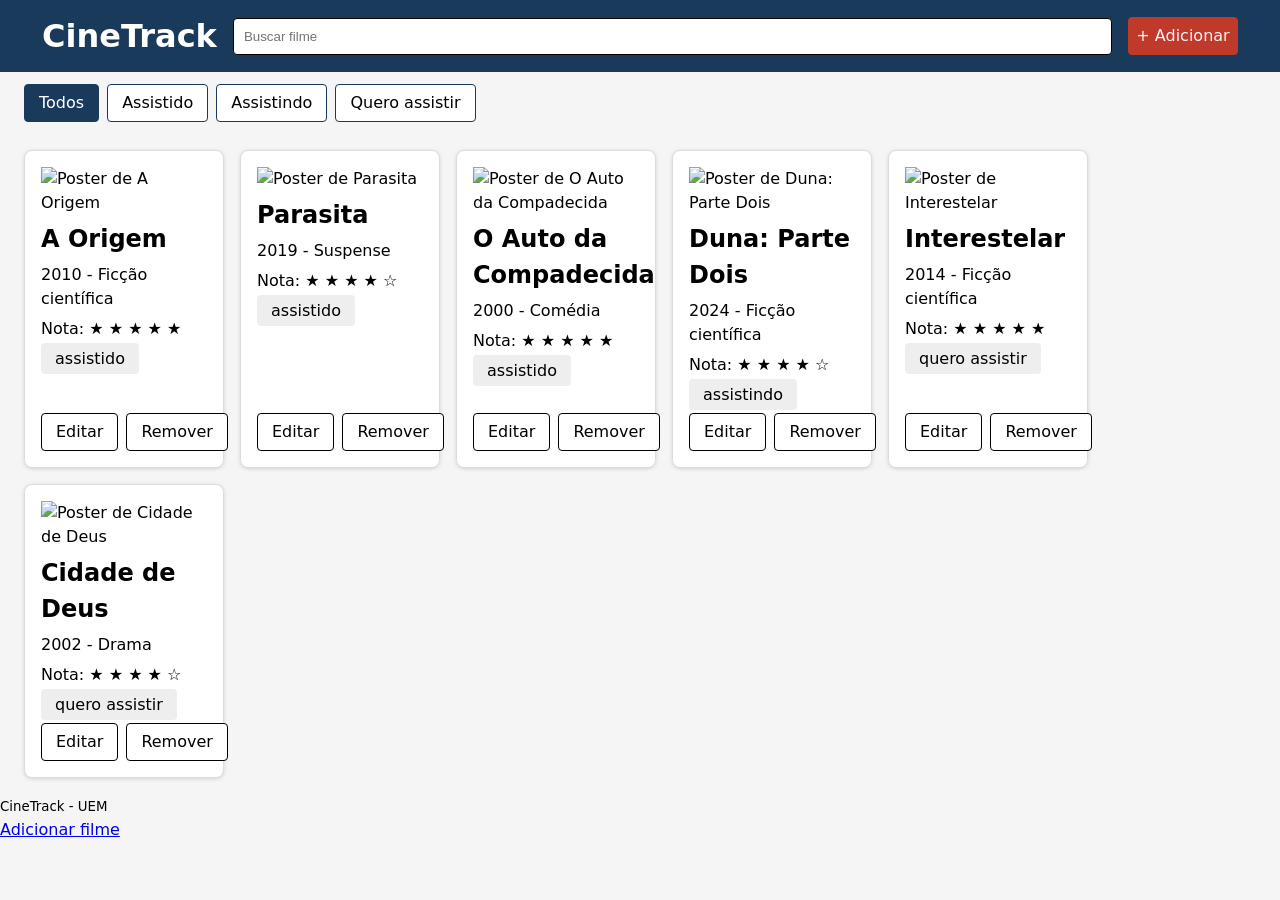
==== parte1/index.html @ b30ae4a4 "feat: layout em flexbox" ====
<!DOCTYPE html>
<html lang="pt-br">
    <head>
        <meta charset="UTF-8">
        <title>CineTrack</title>
        <link rel="stylesheet" href="style.css">
    </head>
    <body>
        <header>
            <h1>CineTrack</h1>
            <input type="search" aria-label="Buscar filme" placeholder="Buscar filme">
            <button>+ Adicionar</button>
        </header>
        <nav aria-label="Filtros de status">
            <button class="ativo">Todos</button>
            <button>Assistido</button>
            <button>Assistindo</button>
            <button>Quero assistir</button>
        </nav>
        <main>
            <section id="lista" aria-live="polite">
                <article class="card">
                    <img src="https://www.themoviedb.org/t/p/w600_and_h900_face/9e3Dz7aCANy5aRUQF745IlNloJ1.jpg" alt="Poster de A Origem" width="200">
                    <h2>A Origem</h2>
                    <p>2010 - Ficção científica</p>
                    <p>Nota: &starf; &starf; &starf; &starf; &starf;</p>
                    <p><span class="badge">assistido</span></p>
                    <div class="acoes">
                        <button>Editar</button>
                        <button>Remover</button>
                    </div>
                </article>
                <article class="card">
                    <img src="https://www.themoviedb.org/t/p/w600_and_h900_face/igw938inb6Fy0YVcwIyxQ7Lu5FO.jpg" alt="Poster de Parasita" width="200">
                    <h2>Parasita</h2>
                    <p>2019 - Suspense</p>
                    <p>Nota: &starf; &starf; &starf; &starf; &star;</p>
                    <p><span class="badge">assistido</span></p>
                    <div class="acoes">
                        <button>Editar</button>
                        <button>Remover</button>
                    </div>
                </article>
                <article class="card">
                    <img src="https://www.themoviedb.org/t/p/w600_and_h900_face/imcOp1kJsCsAFCoOtY5OnPrFbAf.jpg" alt="Poster de O Auto da Compadecida" width="200">
                    <h2>O Auto da Compadecida</h2>
                    <p>2000 - Comédia</p>
                    <p>Nota: &starf; &starf; &starf; &starf; &starf;</p>
                    <p><span class="badge">assistido</span></p>
                    <div class="acoes">
                        <button>Editar</button>
                        <button>Remover</button>
                    </div>
                </article>
                <article class="card">
                    <img src="https://www.themoviedb.org/t/p/w600_and_h900_face/8LJJjLjAzAwXS40S5mx79PJ2jSs.jpg" alt="Poster de Duna: Parte Dois" width="200">
                    <h2>Duna: Parte Dois</h2>
                    <p>2024 - Ficção científica</p>
                    <p>Nota: &starf; &starf; &starf; &starf; &star;</p>
                    <p><span class="badge">assistindo</span></p>
                    <div class="acoes">
                        <button>Editar</button>
                        <button>Remover</button>
                    </div>
                </article>
                <article class="card">
                    <img src="https://www.themoviedb.org/t/p/w600_and_h900_face/6ricSDD83BClJsFdGB6x7cM0MFQ.jpg" alt="Poster de Interestelar" width="200">
                    <h2>Interestelar</h2>
                    <p>2014 - Ficção científica</p>
                    <p>Nota: &starf; &starf; &starf; &starf; &starf;</p>
                    <p><span class="badge">quero assistir</span></p>
                    <div class="acoes">
                        <button>Editar</button>
                        <button>Remover</button>
                    </div>
                </article>
                <article class="card">
                    <img src="https://www.themoviedb.org/t/p/w600_and_h900_face/gfnXixcGC060QcG6JPxN6AMdVsq.jpg" alt="Poster de Cidade de Deus" width="200">
                    <h2>Cidade de Deus</h2>
                    <p>2002 - Drama</p>
                    <p>Nota: &starf; &starf; &starf; &starf; &star;</p>
                    <p><span class="badge">quero assistir</span></p>
                    <div class="acoes">
                        <button>Editar</button>
                        <button>Remover</button>
                    </div>
                </article>
            </section>
        </main>
        <footer>
            <small>CineTrack - UEM</small>
            <br>
            <a href="adicionar.html">Adicionar filme</a>
        </footer>
    </body>
</html>
---- parte1/style.css ----
/*
primária: #1a3a5c
acento: #c03a2b
neutro: #f5f5f5
*/

* { box-sizing: border-box; margin: 0; padding: 0; }
html { font-size: 16px; }
body { font-family: system-ui, sans-serif; color: black; background: #f5f5f5; line-height: 1.5; }
img { max-width: 100%; display: block; }
button { font: inherit; cursor: pointer; }

header {
    background: #1a3a5c;
    color: white;
    padding: 12px;
    display: flex;
    align-items: center;
    justify-content: space-between;
    gap: 16px;
    flex-wrap: wrap;
}
header h1 { margin-left: 30px; flex: 0 0 auto; }
header > h1 { font-size: 2rem; }
header input {
    padding: 10px;
    border: 1px solid;
    border-radius: 4px;
    flex: 1 1 240px;
}
header button {
    padding: 6px;
    border: 1px solid #c03a2b;
    border-radius: 4px;
    color: #f5f5f5;
    background: #c03a2b;
    margin-right: 30px;
    width: 110px;
}

nav {
    background: #f5f5f5;
    margin-top: auto;
    margin-left: auto;
    display: flex;
    gap: 8px;
    flex-wrap: wrap;
    padding: 12px 24px;
}
nav button {
    padding: 6px 14px;
    border: 1px solid #1A3A5C;
    background: white;
    border-radius: 4px;
}
nav button.ativo {
    background: #1A3A5C;
    color: white;
}

.card {
    padding: 16px;                 /* espaço interno */
    border: 1px solid #ddd;      /* borda */
    border-radius: 8px;            /* cantos */
    box-shadow: 0 1px 4px #0002; /* sombra */
    background: white;
    width: 200px;
    display: flex;
    flex-direction: column;
    gap: 6px;
}
.card .acoes {
    margin-top: auto;
    display: flex;
    gap: 8px;
}
.card .acoes button {
    padding: 6px 14px;
    border: 1px solid black;
    background: white;
    border-radius: 4px;
}
.card .badge {
    background: #eeeeee;
    padding: 6px 14px;
    border-radius: 4px;
}

#lista {
    display: flex;
    flex-wrap: wrap;
    gap: 16px;
    padding: 16px 24px;
}
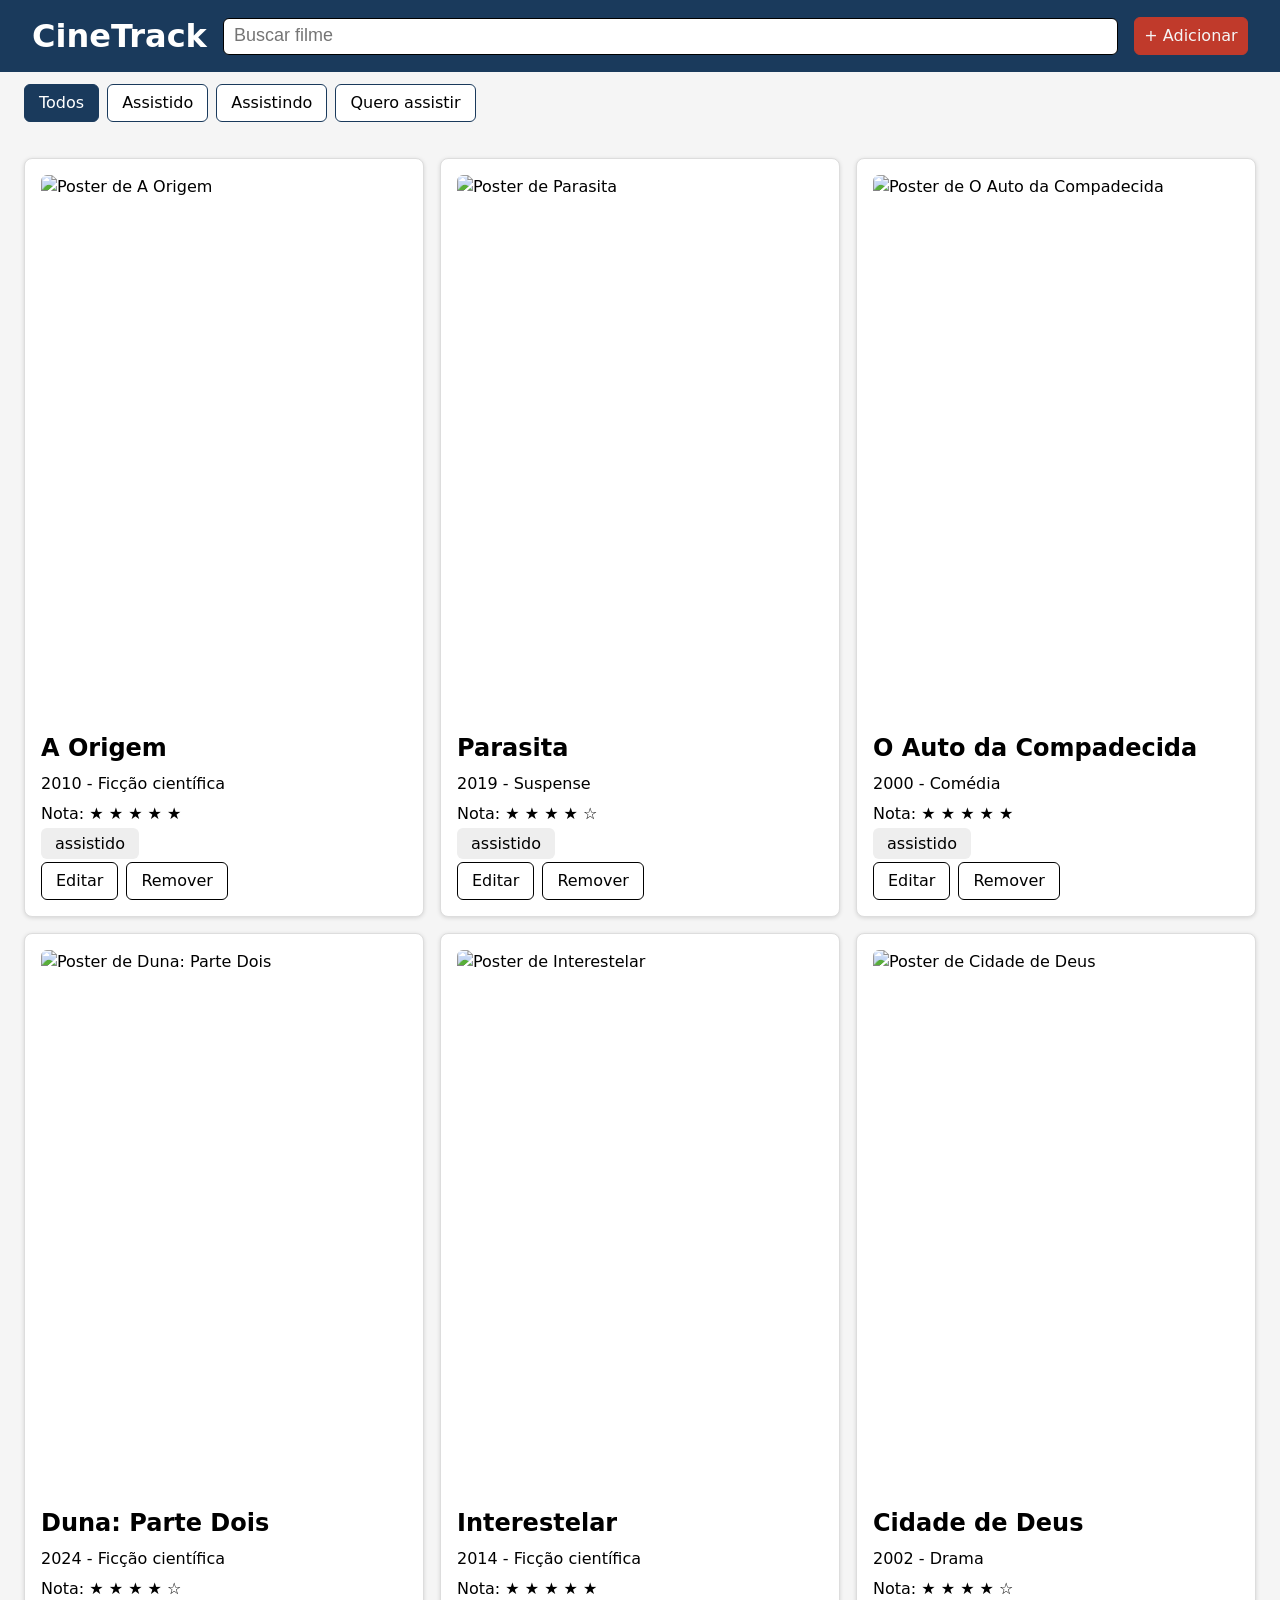
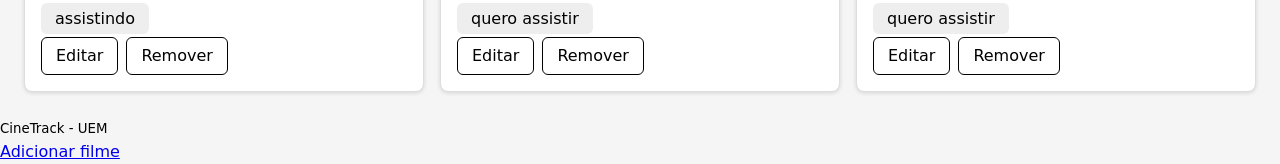
==== commit f4b45683: "feat: layout responsivo" ====
--- a/parte1/index.html
+++ b/parte1/index.html
@@ -9,7 +9,10 @@
         <header>
             <h1>CineTrack</h1>
             <input type="search" aria-label="Buscar filme" placeholder="Buscar filme">
-            <button>+ Adicionar</button>
+            <button>
+                <span class="mobile">+</span>
+                <span class="desktop">+ Adicionar</span>
+            </button>
         </header>
         <nav aria-label="Filtros de status">
             <button class="ativo">Todos</button>
--- a/parte1/style.css
+++ b/parte1/style.css
@@ -20,22 +20,28 @@
     gap: 16px;
     flex-wrap: wrap;
 }
-header h1 { margin-left: 30px; flex: 0 0 auto; }
+header h1 {
+    margin-left: 20px;
+    flex: 0 0 auto;
+}
 header > h1 { font-size: 2rem; }
 header input {
     padding: 10px;
     border: 1px solid;
-    border-radius: 4px;
+    border-radius: 6px;
     flex: 1 1 240px;
 }
+input::placeholder {
+  font-size: 18px;
+}
 header button {
+    display: flex;
     padding: 6px;
     border: 1px solid #c03a2b;
-    border-radius: 4px;
+    border-radius: 6px;
     color: #f5f5f5;
     background: #c03a2b;
-    margin-right: 30px;
-    width: 110px;
+    margin-right: 20px;
 }
 
 nav {
@@ -51,7 +57,7 @@
     padding: 6px 14px;
     border: 1px solid #1A3A5C;
     background: white;
-    border-radius: 4px;
+    border-radius: 6px;
 }
 nav button.ativo {
     background: #1A3A5C;
@@ -64,7 +70,6 @@
     border-radius: 8px;            /* cantos */
     box-shadow: 0 1px 4px #0002; /* sombra */
     background: white;
-    width: 200px;
     display: flex;
     flex-direction: column;
     gap: 6px;
@@ -78,17 +83,40 @@
     padding: 6px 14px;
     border: 1px solid black;
     background: white;
-    border-radius: 4px;
+    border-radius: 6px;
 }
 .card .badge {
     background: #eeeeee;
     padding: 6px 14px;
-    border-radius: 4px;
+    border-radius: 6px;
+}
+.card img {
+    width: 100%;
+    aspect-ratio: 2 / 3;
+    object-fit: cover;
+    border-radius: 6px;
 }
 
 #lista {
-    display: flex;
-    flex-wrap: wrap;
+    display: grid;
+    grid-template-columns: repeat(auto-fill, minmax(200px, 1fr));
     gap: 16px;
-    padding: 16px 24px;
-}+    padding: 24px;
+}
+#lista { grid-template-columns: 1fr; }
+
+.mobile { display: inline; width: 25px; }
+.desktop { display: none; width: 100px; }
+
+@media (min-width: 1024px) {
+    #lista {
+        grid-template-columns: 1fr 1fr 1fr;
+    }
+
+    .mobile { display: none; }
+    .desktop { display: inline; }
+}
+
+h1 {
+    font-size: clamp(1.5rem, 2.5vw + 1rem, 3rm);
+}
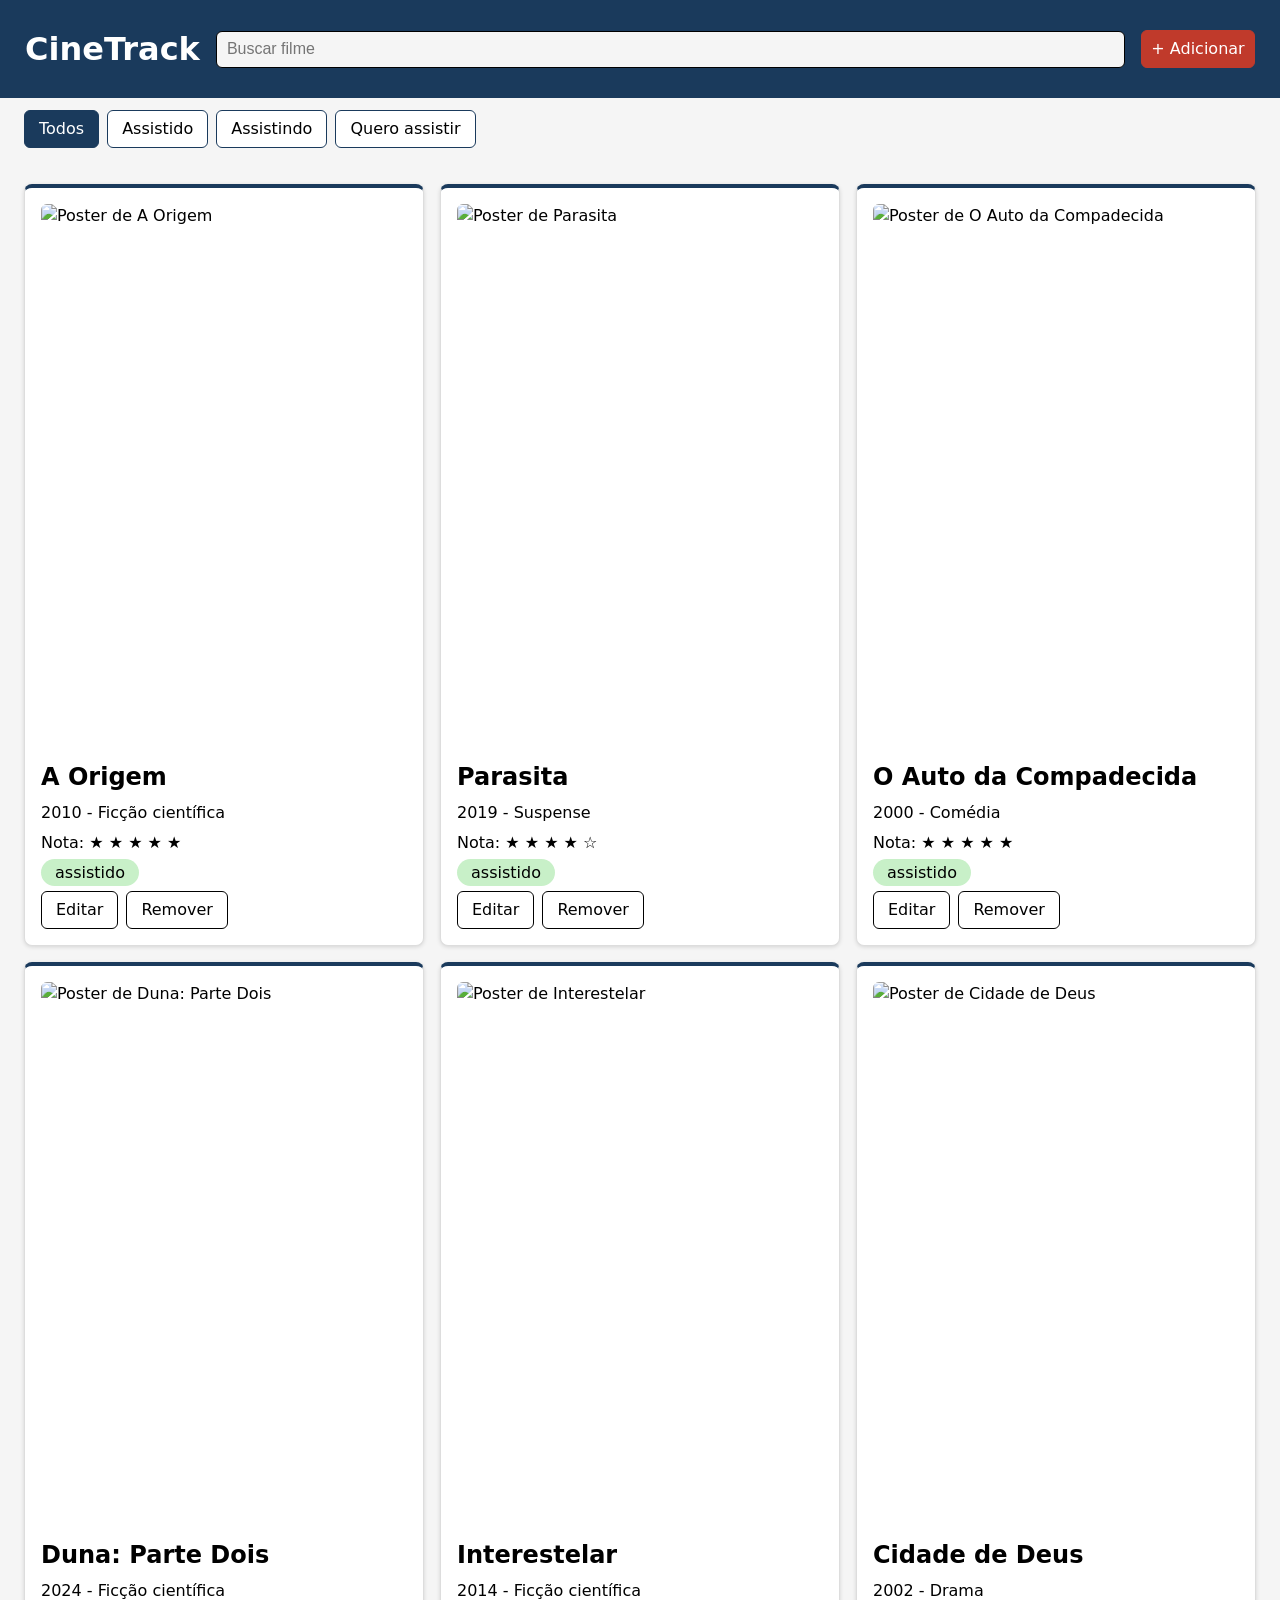
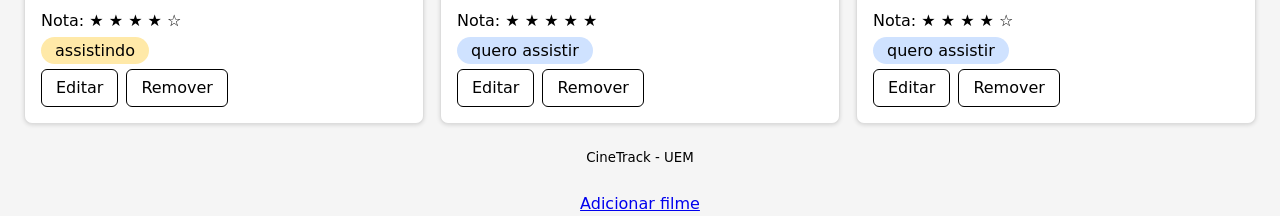
==== commit 02ee8ca5: "feat: estilo final parte 1" ====
--- a/parte1/index.html
+++ b/parte1/index.html
@@ -27,7 +27,7 @@
                     <h2>A Origem</h2>
                     <p>2010 - Ficção científica</p>
                     <p>Nota: &starf; &starf; &starf; &starf; &starf;</p>
-                    <p><span class="badge">assistido</span></p>
+                    <p><span class="badge assistido">assistido</span></p>
                     <div class="acoes">
                         <button>Editar</button>
                         <button>Remover</button>
@@ -38,7 +38,7 @@
                     <h2>Parasita</h2>
                     <p>2019 - Suspense</p>
                     <p>Nota: &starf; &starf; &starf; &starf; &star;</p>
-                    <p><span class="badge">assistido</span></p>
+                    <p><span class="badge assistido">assistido</span></p>
                     <div class="acoes">
                         <button>Editar</button>
                         <button>Remover</button>
@@ -49,7 +49,7 @@
                     <h2>O Auto da Compadecida</h2>
                     <p>2000 - Comédia</p>
                     <p>Nota: &starf; &starf; &starf; &starf; &starf;</p>
-                    <p><span class="badge">assistido</span></p>
+                    <p><span class="badge assistido">assistido</span></p>
                     <div class="acoes">
                         <button>Editar</button>
                         <button>Remover</button>
@@ -60,7 +60,7 @@
                     <h2>Duna: Parte Dois</h2>
                     <p>2024 - Ficção científica</p>
                     <p>Nota: &starf; &starf; &starf; &starf; &star;</p>
-                    <p><span class="badge">assistindo</span></p>
+                    <p><span class="badge assistindo">assistindo</span></p>
                     <div class="acoes">
                         <button>Editar</button>
                         <button>Remover</button>
@@ -71,7 +71,7 @@
                     <h2>Interestelar</h2>
                     <p>2014 - Ficção científica</p>
                     <p>Nota: &starf; &starf; &starf; &starf; &starf;</p>
-                    <p><span class="badge">quero assistir</span></p>
+                    <p><span class="badge quero">quero assistir</span></p>
                     <div class="acoes">
                         <button>Editar</button>
                         <button>Remover</button>
@@ -82,7 +82,7 @@
                     <h2>Cidade de Deus</h2>
                     <p>2002 - Drama</p>
                     <p>Nota: &starf; &starf; &starf; &starf; &star;</p>
-                    <p><span class="badge">quero assistir</span></p>
+                    <p><span class="badge quero">quero assistir</span></p>
                     <div class="acoes">
                         <button>Editar</button>
                         <button>Remover</button>
@@ -95,5 +95,54 @@
             <br>
             <a href="adicionar.html">Adicionar filme</a>
         </footer>
+        <div id="modal" hidden>
+            <div id="modal-conteudo">
+                <a href="index.html">← Voltar</a>
+                <h1>Adicionar filme</h1>
+                <form id="form-filme">
+                    <label for="titulo">Título</label>
+                    <br>
+                    <input id="titulo" name="titulo" type="text" required>
+                    <br>
+                    <br>
+                    <label for="ano">Ano</label>
+                    <br>
+                    <input id="ano" name="ano" type="number" min="1888" max="2030" step="1" required>
+                    <br>
+                    <br>
+                    <label for="genero">Gênero</label>
+                    <br>
+                    <input id="genero" name="genero" required>
+                    <br>
+                    <br>
+                    <label for="url">URL do pôster</label>
+                    <br>
+                    <input id="url" name="url" type="text">
+                    <br>
+                    <br>
+                    <label for="status">Status</label>
+                    <br>
+                    <select id="status" name="status" required>
+                        <option value="assistido">Assistido</option>
+                        <option value="assisindo">Assistindo</option>
+                        <option value="quero assistir">Quero assistir</option>
+                    </select>
+                    <br>
+                    <br>
+                    <label for="nota">Nota (1 a 5)</label>
+                    <br>
+                    <input id="nota" name="nota" type="number" min="1" max="5" step="1">
+                    <br>
+                    <br>
+                    <label for="comentario">Comentário</label>
+                    <br>
+                    <textarea id="comentario" name="comentario" rows="3" cols="50"></textarea>
+                    <br>
+                    <br>
+                    <button type="button">Cancelar</button>
+                    <button type="submit">Salvar</button>
+                </form>
+            </div>
+        </div>
     </body>
 </html>
--- a/parte1/style.css
+++ b/parte1/style.css
@@ -4,48 +4,72 @@
 neutro: #f5f5f5
 */
 
+:root {
+    --cor-primaria: #1a3a5c;
+    --cor-secundaria: #c03a2b;
+    --cor-fundo: #f5f5f5;
+    --cor-texto: black;
+    --cor-botao: white;
+    --cor-fundo-card: white;
+    --cor-borda-card: 1px solid #ddd;
+    --cor-badge-assistido: #c8f0c8;
+    --cor-badge-assistindo: #ffe9a8;
+    --cor-badge-quero: #cfe2ff;
+    --raio: 8px;
+    --espaco: 16px;
+}
+
+@media (prefers-color-scheme: dark) {
+    :root {
+        --cor-primaria: #2d4a6b;
+        --cor-fundo: #1a1a1a;
+        --cor-texto: lightgray;
+        --cor-botao: lightgray;
+        --cor-fundo-card: #2a2a2a;
+        --cor-borda-card: 1px solid #404040;
+        --cor-badge-assistido: #1d4d1d;
+        --cor-badge-assistindo: #c76e00;
+        --cor-badge-quero: darkblue;
+    }
+}
+
 * { box-sizing: border-box; margin: 0; padding: 0; }
 html { font-size: 16px; }
-body { font-family: system-ui, sans-serif; color: black; background: #f5f5f5; line-height: 1.5; }
+body { font-family: system-ui, sans-serif; color: var(--cor-texto); background: var(--cor-fundo); line-height: 1.5; }
 img { max-width: 100%; display: block; }
 button { font: inherit; cursor: pointer; }
 
 header {
-    background: #1a3a5c;
+    background: var(--cor-primaria);
     color: white;
-    padding: 12px;
+    padding: 25px;
     display: flex;
     align-items: center;
     justify-content: space-between;
     gap: 16px;
     flex-wrap: wrap;
 }
-header h1 {
-    margin-left: 20px;
-    flex: 0 0 auto;
-}
+header h1 { flex: 0 0 auto; }
 header > h1 { font-size: 2rem; }
 header input {
+    background: var(--cor-fundo);
+    color: var(--cor-texto);
     padding: 10px;
     border: 1px solid;
     border-radius: 6px;
     flex: 1 1 240px;
 }
-input::placeholder {
-  font-size: 18px;
-}
 header button {
     display: flex;
     padding: 6px;
-    border: 1px solid #c03a2b;
+    border: 1px solid var(--cor-secundaria);
     border-radius: 6px;
-    color: #f5f5f5;
-    background: #c03a2b;
-    margin-right: 20px;
+    color: white;
+    background: var(--cor-secundaria);
 }
 
 nav {
-    background: #f5f5f5;
+    background: var(--cor-fundo);
     margin-top: auto;
     margin-left: auto;
     display: flex;
@@ -55,41 +79,37 @@
 }
 nav button {
     padding: 6px 14px;
-    border: 1px solid #1A3A5C;
-    background: white;
+    border: 1px solid var(--cor-primaria);
+    background: var(--cor-botao);
     border-radius: 6px;
 }
 nav button.ativo {
-    background: #1A3A5C;
-    color: white;
+    background: var(--cor-primaria);
+    color: var(--cor-botao);
 }
 
 .card {
     padding: 16px;                 /* espaço interno */
-    border: 1px solid #ddd;      /* borda */
+    border: var(--cor-borda-card);      /* borda */
     border-radius: 8px;            /* cantos */
     box-shadow: 0 1px 4px #0002; /* sombra */
-    background: white;
+    background: var(--cor-fundo-card);
     display: flex;
     flex-direction: column;
     gap: 6px;
+    border-top: 4px solid var(--cor-primaria);
 }
-.card .acoes {
-    margin-top: auto;
-    display: flex;
-    gap: 8px;
-}
-.card .acoes button {
-    padding: 6px 14px;
-    border: 1px solid black;
-    background: white;
-    border-radius: 6px;
-}
+.card .acoes { margin-top: auto; display: flex; gap: 8px; }
+.card .acoes button { padding: 6px 14px; border: 1px solid black; background: var(--cor-botao); border-radius: 6px; }
 .card .badge {
     background: #eeeeee;
-    padding: 6px 14px;
-    border-radius: 6px;
+    color: var(--cor-texto);
+    padding: 4px 14px;
+    border-radius: 999px;
 }
+.card .badge.assistido { background: var(--cor-badge-assistido); }
+.card .badge.assistindo { background: var(--cor-badge-assistindo); }
+.card .badge.quero { background: var(--cor-badge-quero); }
 .card img {
     width: 100%;
     aspect-ratio: 2 / 3;
@@ -105,6 +125,13 @@
 }
 #lista { grid-template-columns: 1fr; }
 
+footer {
+    display: flex;
+    justify-content: center; /* centraliza na horizontal */
+    align-items: center;     /* centraliza na vertical */
+    flex-direction: column;  /* organiza os itens em coluna (se houver mais de um) */
+}
+
 .mobile { display: inline; width: 25px; }
 .desktop { display: none; width: 100px; }
 
@@ -117,6 +144,54 @@
     .desktop { display: inline; }
 }
 
-h1 {
-    font-size: clamp(1.5rem, 2.5vw + 1rem, 3rm);
+h1 { font-size: clamp(1.5rem, 2.5vw + 1rem, 3rm); }
+
+button:focus-visible {
+    outline: 3px solid #4a90e2;
+    outline-offset: 2px;
 }
+header button:hover {
+    background: var(--cor-botao);
+    border-color: var(--cor-secundaria);
+    color: var(--cor-secundaria);
+}
+nav button:hover {
+    background: var(--cor-primaria);
+    color: var(--cor-botao);
+}
+.card .acoes button:hover {
+    background: black;
+    color: var(--cor-botao);
+}
+
+input::placeholder {
+  font-size: 16px;
+}
+
+#modal {
+    position: fixed;
+    inset: 0;                      /* cobre a tela */ 
+    background: rgba(0,0,0,0.5); /* overlay */
+    display: flex;
+    align-items: center;
+    justify-content: center;
+    z-index: 50;
+}
+#modal[hidden] { display: none; }
+
+#modal-conteudo {
+    background: var(--cor-fundo);
+    padding: 24px;
+    border-radius: 6px;
+    width: 100%;
+    max-width: 420px;
+    max-height: 90vh;
+    overflow: auto;               /* rola se não couber */
+}
+
+@keyframes aparecer {
+    from { opacity: 0; transform: translateY(8px); }
+    to { opacity: 1; transform: translateY(0); }
+}
+
+#modal-conteudo { animation: aparecer 200ms ease; }
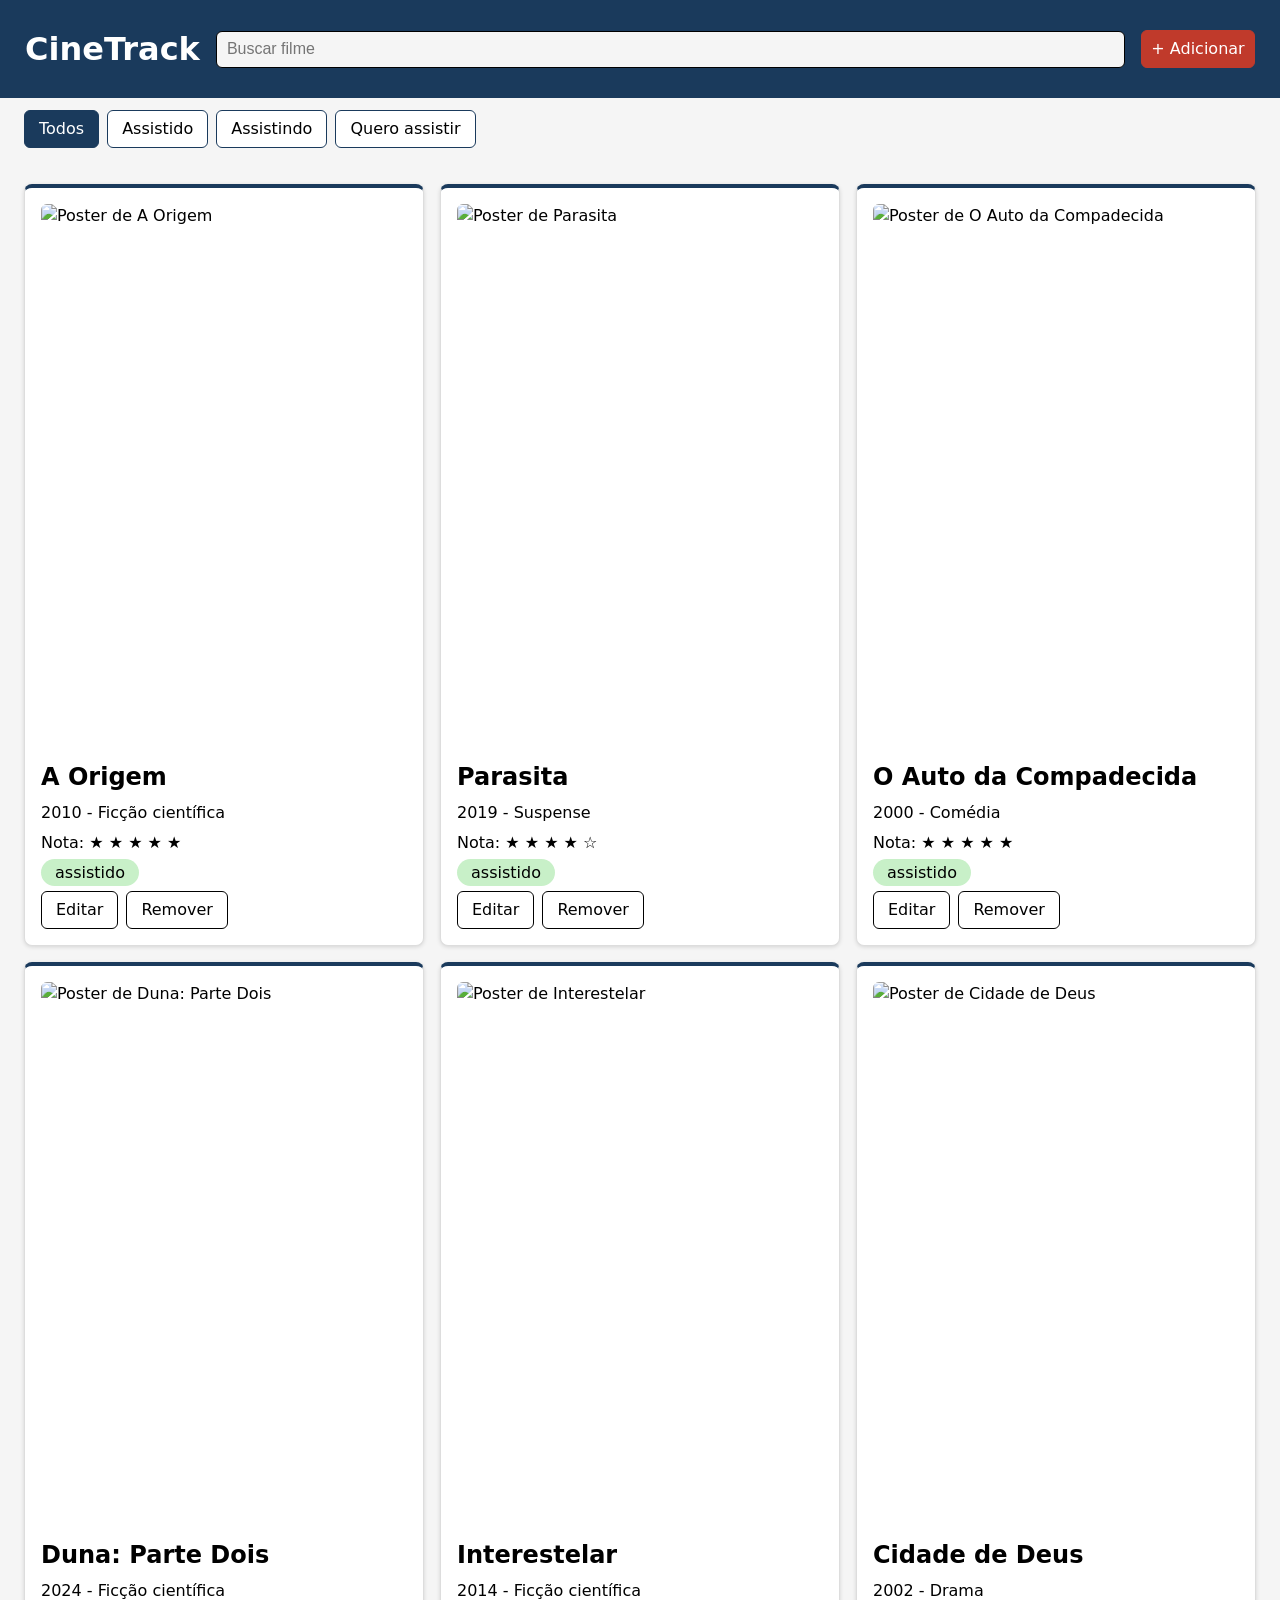
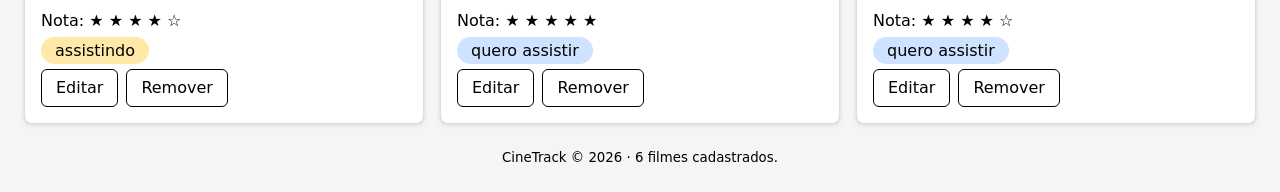
==== commit 42bfd74a: "feat: funcoes dos cards" ====
--- a/parte1/index.html
+++ b/parte1/index.html
@@ -26,7 +26,7 @@
                     <img src="https://www.themoviedb.org/t/p/w600_and_h900_face/9e3Dz7aCANy5aRUQF745IlNloJ1.jpg" alt="Poster de A Origem" width="200">
                     <h2>A Origem</h2>
                     <p>2010 - Ficção científica</p>
-                    <p>Nota: &starf; &starf; &starf; &starf; &starf;</p>
+                    <p>Nota: <span class="nota">&starf; &starf; &starf; &starf; &starf;</span></p>
                     <p><span class="badge assistido">assistido</span></p>
                     <div class="acoes">
                         <button>Editar</button>
@@ -91,9 +91,8 @@
             </section>
         </main>
         <footer>
-            <small>CineTrack - UEM</small>
+            <small id="copyright">CineTrack - UEM</small>
             <br>
-            <a href="adicionar.html">Adicionar filme</a>
         </footer>
         <div id="modal" hidden>
             <div id="modal-conteudo">
@@ -144,5 +143,6 @@
                 </form>
             </div>
         </div>
+        <script src="app.js"></script>
     </body>
 </html>
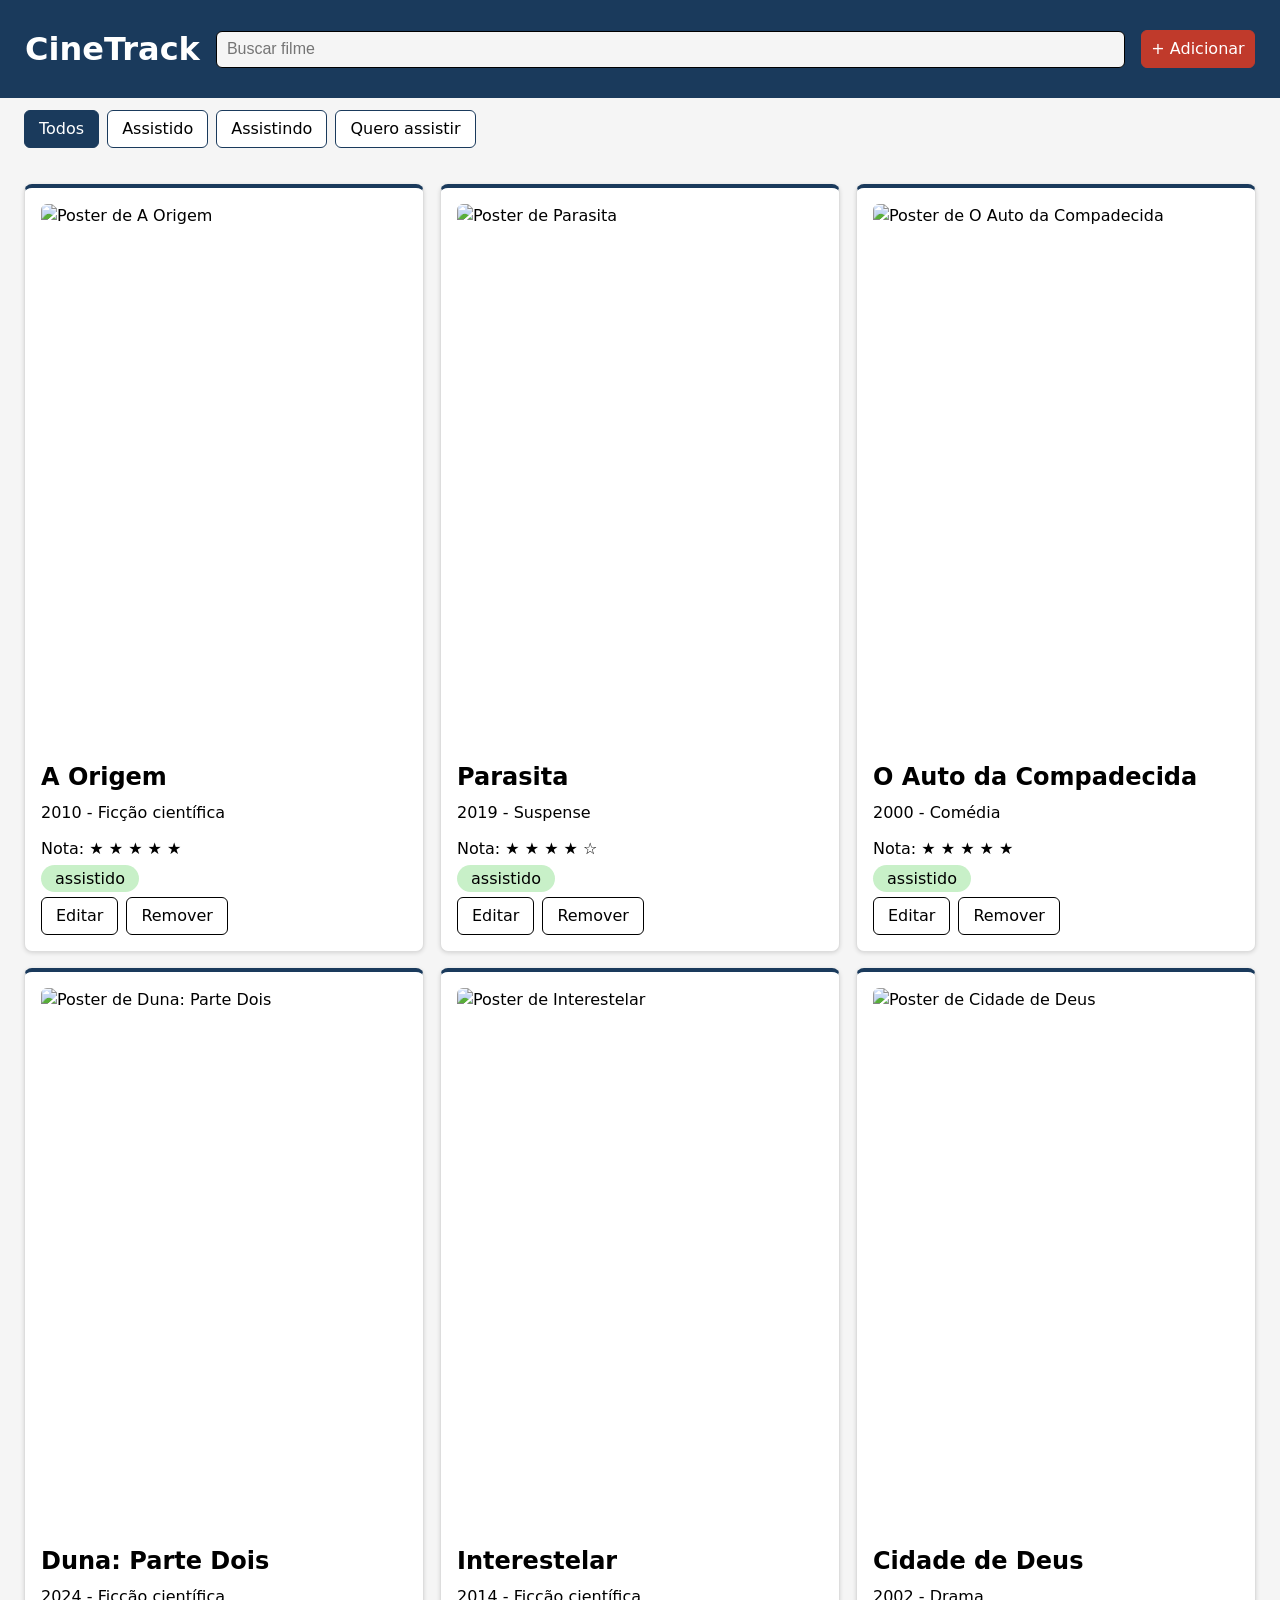
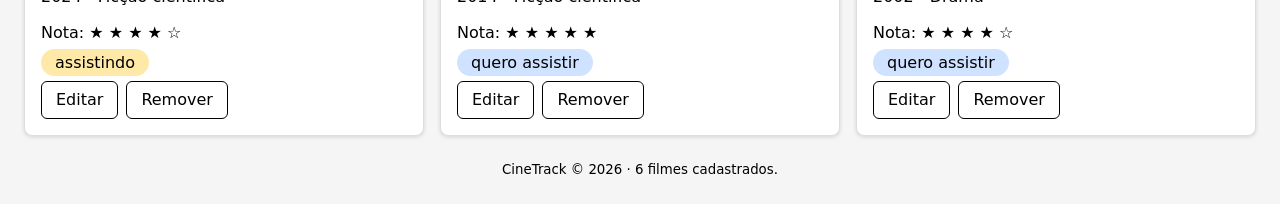
==== commit 85293ddf: "feat: render da lista" ====
--- a/parte1/index.html
+++ b/parte1/index.html
@@ -22,72 +22,6 @@
         </nav>
         <main>
             <section id="lista" aria-live="polite">
-                <article class="card">
-                    <img src="https://www.themoviedb.org/t/p/w600_and_h900_face/9e3Dz7aCANy5aRUQF745IlNloJ1.jpg" alt="Poster de A Origem" width="200">
-                    <h2>A Origem</h2>
-                    <p>2010 - Ficção científica</p>
-                    <p>Nota: <span class="nota">&starf; &starf; &starf; &starf; &starf;</span></p>
-                    <p><span class="badge assistido">assistido</span></p>
-                    <div class="acoes">
-                        <button>Editar</button>
-                        <button>Remover</button>
-                    </div>
-                </article>
-                <article class="card">
-                    <img src="https://www.themoviedb.org/t/p/w600_and_h900_face/igw938inb6Fy0YVcwIyxQ7Lu5FO.jpg" alt="Poster de Parasita" width="200">
-                    <h2>Parasita</h2>
-                    <p>2019 - Suspense</p>
-                    <p>Nota: &starf; &starf; &starf; &starf; &star;</p>
-                    <p><span class="badge assistido">assistido</span></p>
-                    <div class="acoes">
-                        <button>Editar</button>
-                        <button>Remover</button>
-                    </div>
-                </article>
-                <article class="card">
-                    <img src="https://www.themoviedb.org/t/p/w600_and_h900_face/imcOp1kJsCsAFCoOtY5OnPrFbAf.jpg" alt="Poster de O Auto da Compadecida" width="200">
-                    <h2>O Auto da Compadecida</h2>
-                    <p>2000 - Comédia</p>
-                    <p>Nota: &starf; &starf; &starf; &starf; &starf;</p>
-                    <p><span class="badge assistido">assistido</span></p>
-                    <div class="acoes">
-                        <button>Editar</button>
-                        <button>Remover</button>
-                    </div>
-                </article>
-                <article class="card">
-                    <img src="https://www.themoviedb.org/t/p/w600_and_h900_face/8LJJjLjAzAwXS40S5mx79PJ2jSs.jpg" alt="Poster de Duna: Parte Dois" width="200">
-                    <h2>Duna: Parte Dois</h2>
-                    <p>2024 - Ficção científica</p>
-                    <p>Nota: &starf; &starf; &starf; &starf; &star;</p>
-                    <p><span class="badge assistindo">assistindo</span></p>
-                    <div class="acoes">
-                        <button>Editar</button>
-                        <button>Remover</button>
-                    </div>
-                </article>
-                <article class="card">
-                    <img src="https://www.themoviedb.org/t/p/w600_and_h900_face/6ricSDD83BClJsFdGB6x7cM0MFQ.jpg" alt="Poster de Interestelar" width="200">
-                    <h2>Interestelar</h2>
-                    <p>2014 - Ficção científica</p>
-                    <p>Nota: &starf; &starf; &starf; &starf; &starf;</p>
-                    <p><span class="badge quero">quero assistir</span></p>
-                    <div class="acoes">
-                        <button>Editar</button>
-                        <button>Remover</button>
-                    </div>
-                </article>
-                <article class="card">
-                    <img src="https://www.themoviedb.org/t/p/w600_and_h900_face/gfnXixcGC060QcG6JPxN6AMdVsq.jpg" alt="Poster de Cidade de Deus" width="200">
-                    <h2>Cidade de Deus</h2>
-                    <p>2002 - Drama</p>
-                    <p>Nota: &starf; &starf; &starf; &starf; &star;</p>
-                    <p><span class="badge quero">quero assistir</span></p>
-                    <div class="acoes">
-                        <button>Editar</button>
-                        <button>Remover</button>
-                    </div>
-                </article>
             </section>
         </main>
         <footer>
--- a/parte1/style.css
+++ b/parte1/style.css
@@ -151,9 +151,9 @@
     outline-offset: 2px;
 }
 header button:hover {
-    background: var(--cor-botao);
-    border-color: var(--cor-secundaria);
-    color: var(--cor-secundaria);
+    background: darkred;
+    border-color: darkred;
+    color: white;
 }
 nav button:hover {
     background: var(--cor-primaria);
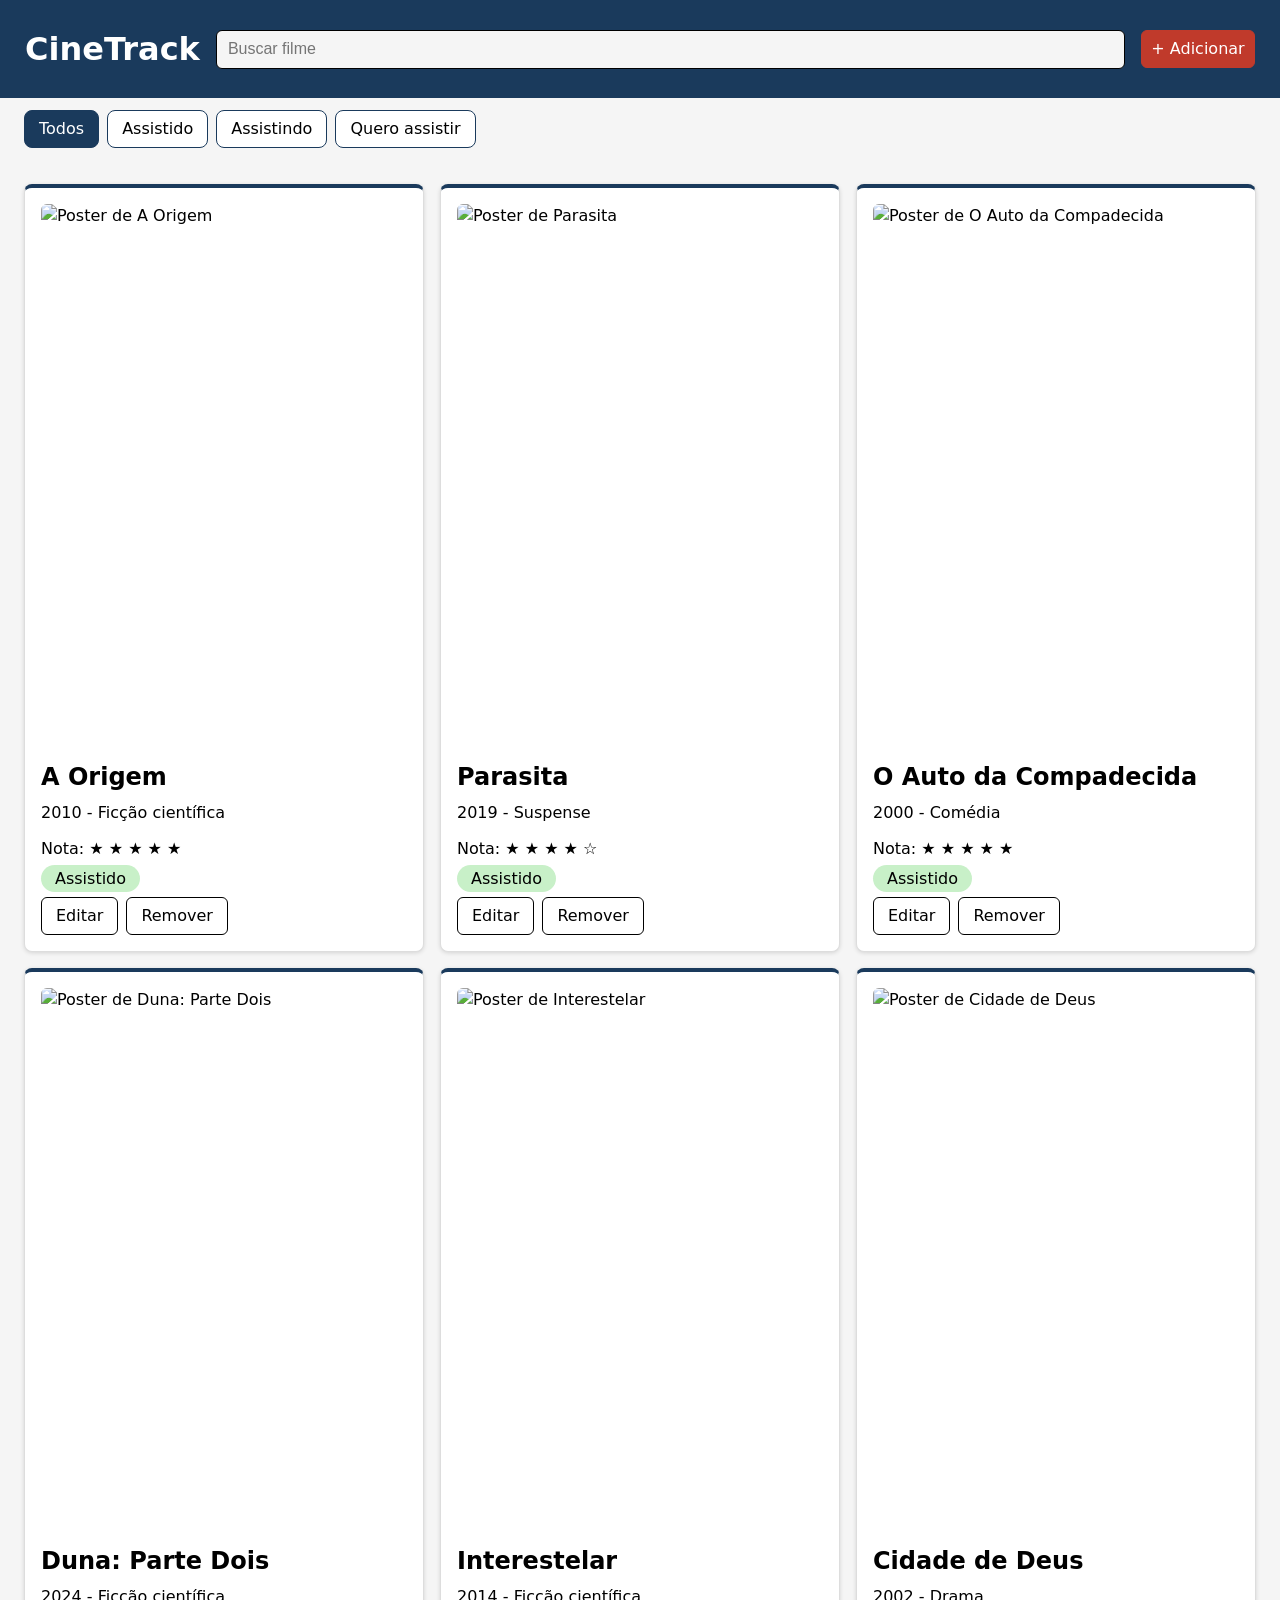
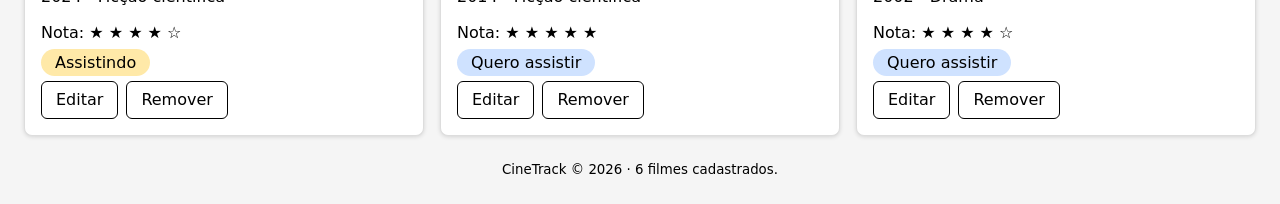
==== commit 0205c31a: "feat: filtros e acoes" ====
--- a/parte1/index.html
+++ b/parte1/index.html
@@ -15,10 +15,10 @@
             </button>
         </header>
         <nav aria-label="Filtros de status">
-            <button class="ativo">Todos</button>
-            <button>Assistido</button>
-            <button>Assistindo</button>
-            <button>Quero assistir</button>
+            <button class="ativo" data-status="todos">Todos</button>
+            <button data-status="assistido">Assistido</button>
+            <button data-status="assistindo">Assistindo</button>
+            <button data-status="quero">Quero assistir</button>
         </nav>
         <main>
             <section id="lista" aria-live="polite">
--- a/parte1/style.css
+++ b/parte1/style.css
@@ -54,7 +54,7 @@
 header input {
     background: var(--cor-fundo);
     color: var(--cor-texto);
-    padding: 10px;
+    padding: 11px;
     border: 1px solid;
     border-radius: 6px;
     flex: 1 1 240px;
@@ -81,7 +81,7 @@
     padding: 6px 14px;
     border: 1px solid var(--cor-primaria);
     background: var(--cor-botao);
-    border-radius: 6px;
+    border-radius: 8px;
 }
 nav button.ativo {
     background: var(--cor-primaria);
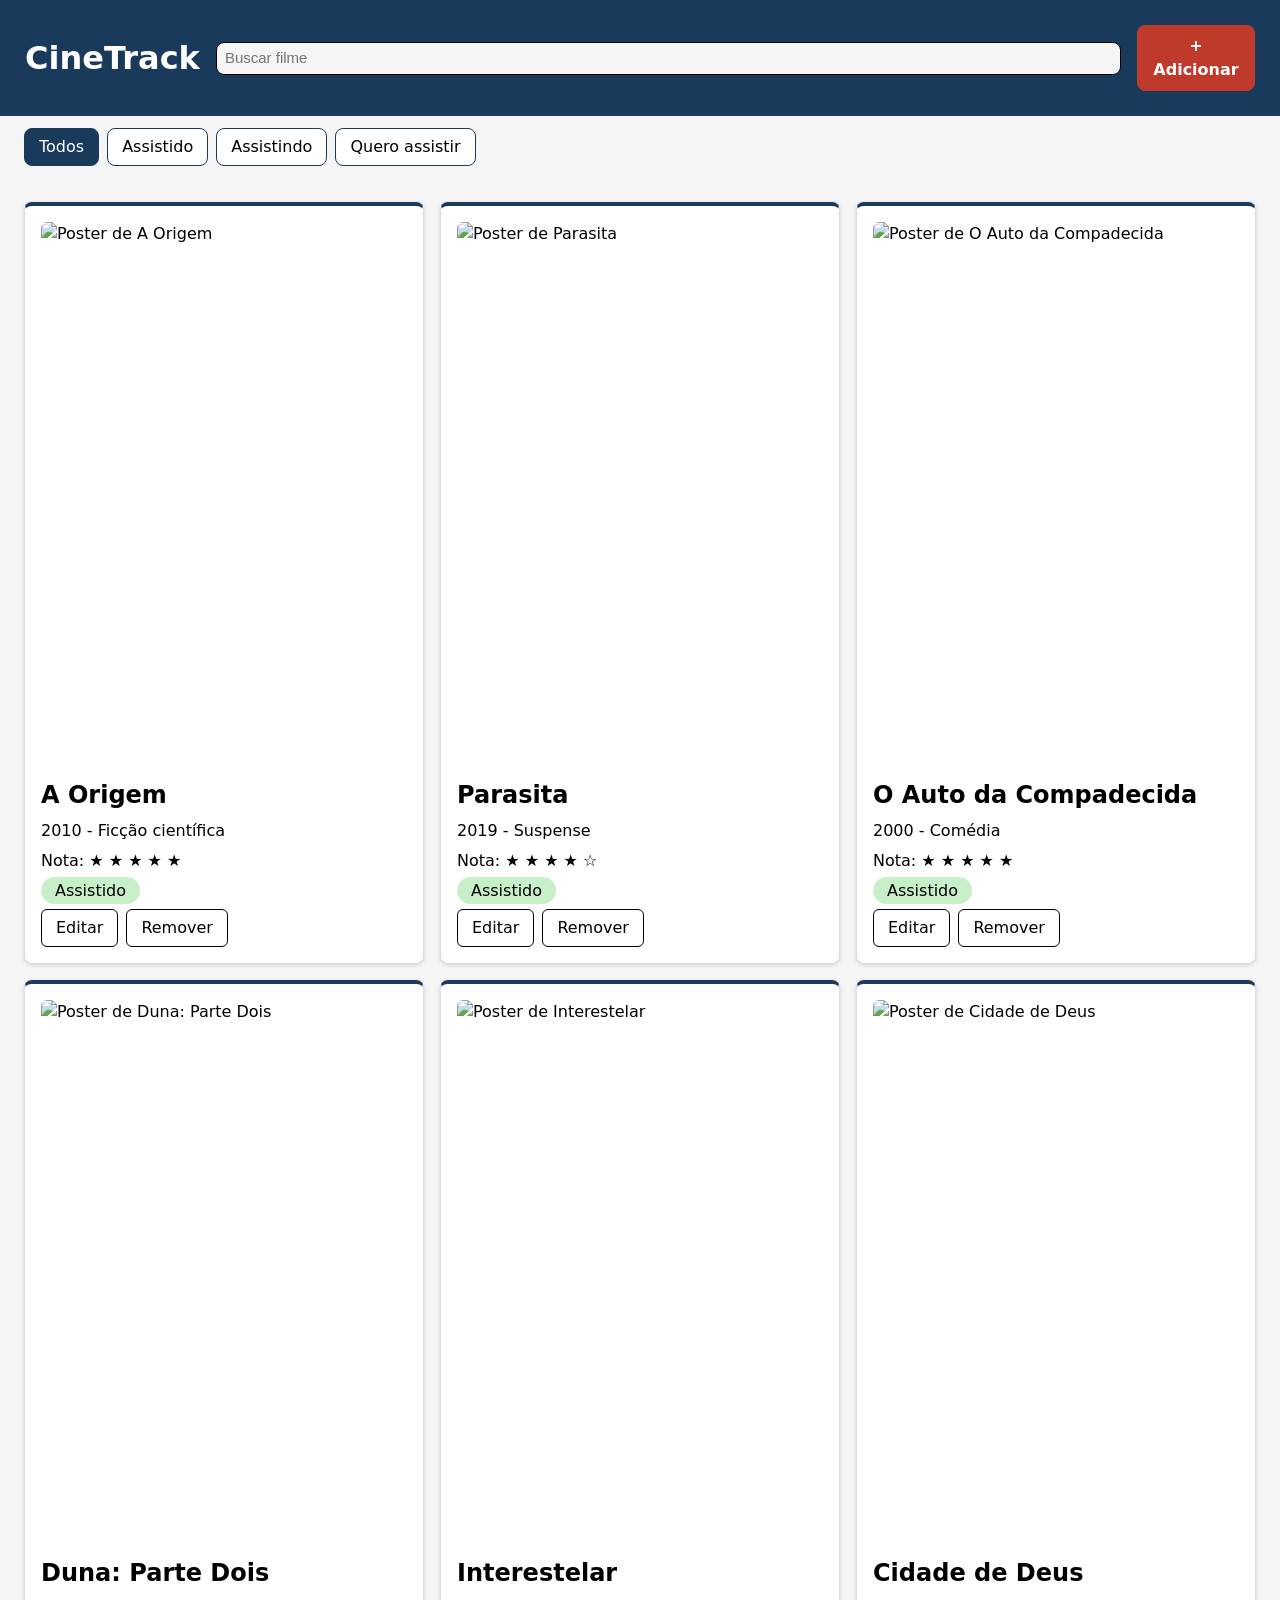
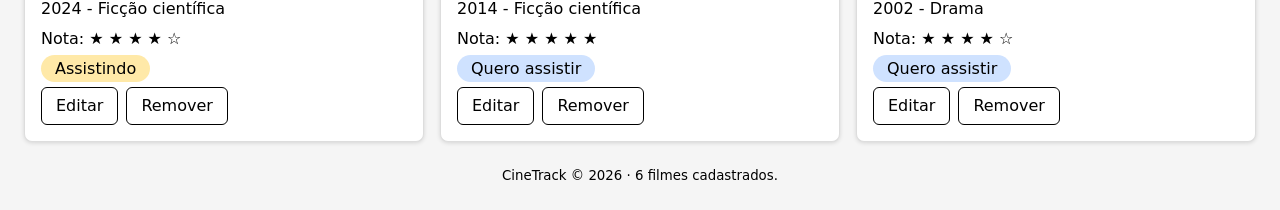
==== commit 2980dbe2: "feat: adicionar e editar filme" ====
--- a/parte1/index.html
+++ b/parte1/index.html
@@ -11,7 +11,7 @@
             <input type="search" aria-label="Buscar filme" placeholder="Buscar filme">
             <button>
                 <span class="mobile">+</span>
-                <span class="desktop">+ Adicionar</span>
+                <span class="desktop"><strong>+ Adicionar</strong></span>
             </button>
         </header>
         <nav aria-label="Filtros de status">
@@ -30,9 +30,8 @@
         </footer>
         <div id="modal" hidden>
             <div id="modal-conteudo">
-                <a href="index.html">← Voltar</a>
                 <h1>Adicionar filme</h1>
-                <form id="form-filme">
+                <form id="form-filme" novalidate>
                     <label for="titulo">Título</label>
                     <br>
                     <input id="titulo" name="titulo" type="text" required>
@@ -57,8 +56,8 @@
                     <br>
                     <select id="status" name="status" required>
                         <option value="assistido">Assistido</option>
-                        <option value="assisindo">Assistindo</option>
-                        <option value="quero assistir">Quero assistir</option>
+                        <option value="assistindo">Assistindo</option>
+                        <option value="quero">Quero assistir</option>
                     </select>
                     <br>
                     <br>
@@ -72,7 +71,7 @@
                     <textarea id="comentario" name="comentario" rows="3" cols="50"></textarea>
                     <br>
                     <br>
-                    <button type="button">Cancelar</button>
+                    <button id="cancelar" type="button">Cancelar</button>
                     <button type="submit">Salvar</button>
                 </form>
             </div>
--- a/parte1/style.css
+++ b/parte1/style.css
@@ -54,16 +54,16 @@
 header input {
     background: var(--cor-fundo);
     color: var(--cor-texto);
-    padding: 11px;
+    padding: 8px;
     border: 1px solid;
-    border-radius: 6px;
+    border-radius: 8px;
     flex: 1 1 240px;
 }
 header button {
     display: flex;
-    padding: 6px;
+    padding: 8px;
     border: 1px solid var(--cor-secundaria);
-    border-radius: 6px;
+    border-radius: 8px;
     color: white;
     background: var(--cor-secundaria);
 }
@@ -165,7 +165,7 @@
 }
 
 input::placeholder {
-  font-size: 16px;
+  font-size: 15px;
 }
 
 #modal {
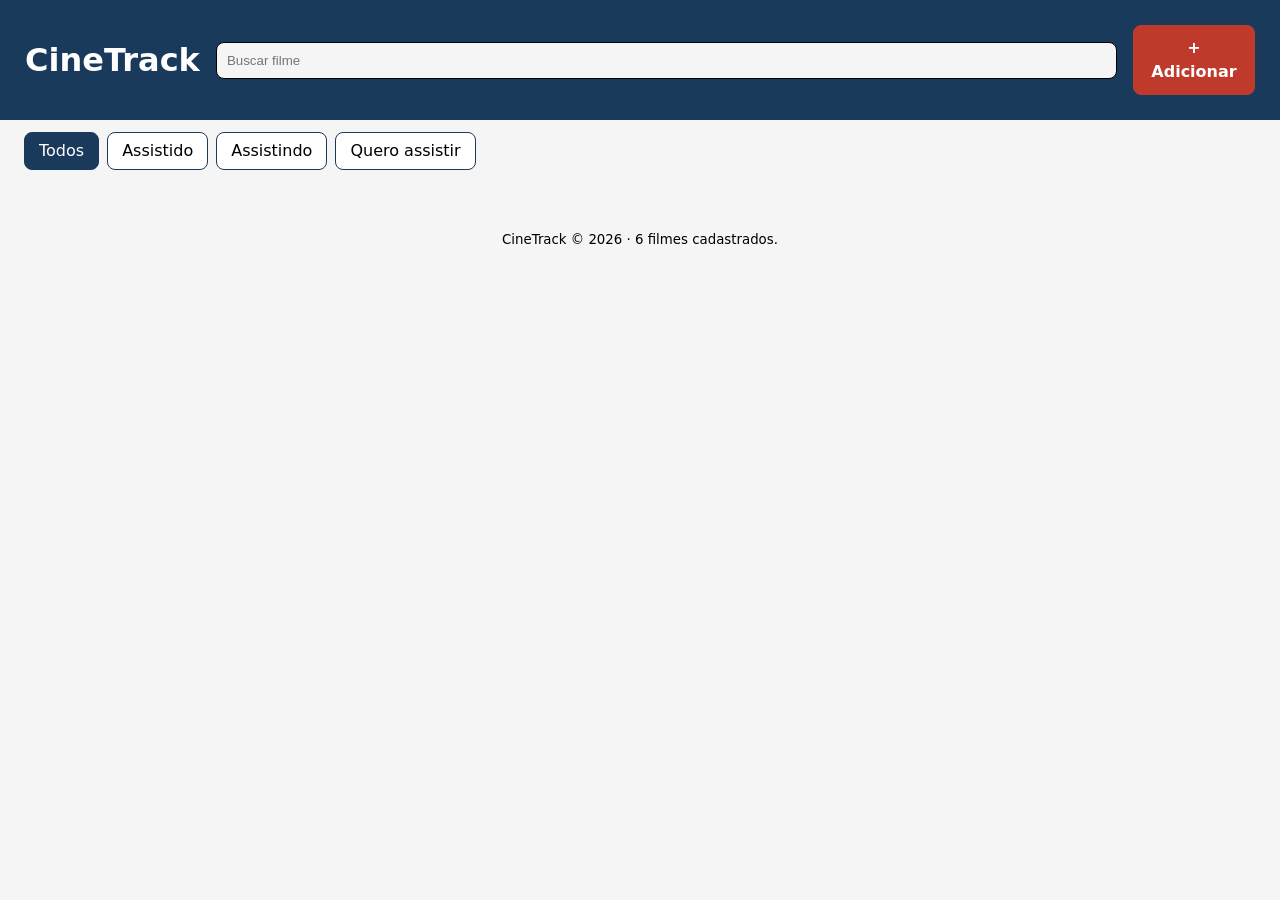
==== commit f9cf7fa1: "feat: componentiza catalogo" ====
--- a/parte1/index.html
+++ b/parte1/index.html
@@ -71,7 +71,7 @@
                     <textarea id="comentario" name="comentario" rows="3" cols="50"></textarea>
                     <br>
                     <br>
-                    <button id="cancelar" type="button">Cancelar</button>
+                    <button id="btn-cancelar" type="button">Cancelar</button>
                     <button type="submit">Salvar</button>
                 </form>
             </div>
--- a/parte1/style.css
+++ b/parte1/style.css
@@ -54,14 +54,14 @@
 header input {
     background: var(--cor-fundo);
     color: var(--cor-texto);
-    padding: 8px;
+    padding: 10px;
     border: 1px solid;
     border-radius: 8px;
     flex: 1 1 240px;
 }
 header button {
     display: flex;
-    padding: 8px;
+    padding: 10px;
     border: 1px solid var(--cor-secundaria);
     border-radius: 8px;
     color: white;
@@ -164,10 +164,6 @@
     color: var(--cor-botao);
 }
 
-input::placeholder {
-  font-size: 15px;
-}
-
 #modal {
     position: fixed;
     inset: 0;                      /* cobre a tela */ 
@@ -195,3 +191,56 @@
 }
 
 #modal-conteudo { animation: aparecer 200ms ease; }
+
+#form-filme {
+    max-width: 480px;
+    margin: 0 auto;
+    padding: 10px 14px;
+    border-radius: 8px;
+    box-shadow: 0 1px 4px #0002;
+}
+
+.campo {
+    display: flex;
+    flex-direction: column;
+    gap: 6px;
+    font-weight: bold;
+}
+
+#form-filme input,
+#form-filme select,
+#form-filme textarea {
+    font-family: inherit;
+    font-size: 100%;
+    width: 100%;
+    padding: 6px;
+    border: 1px solid;
+    border-radius: 8px;
+}
+
+#form-filme button {
+    display: flex;
+    justify-content: flex-end;
+    gap: 16px;
+}
+
+#form-filme .btn-submit {
+    background: var(--cor-primaria);
+    color: white;
+}
+
+@media print {
+    header input, header button, nav, .card .acoes button, footer {
+        display: none;
+    }
+
+    :root {
+        --cor-fundo: white;
+        --cor-texto: black;
+    }
+
+    .card {
+        page-break-inside: avoid;
+        box-shadow: none;
+    }
+}
